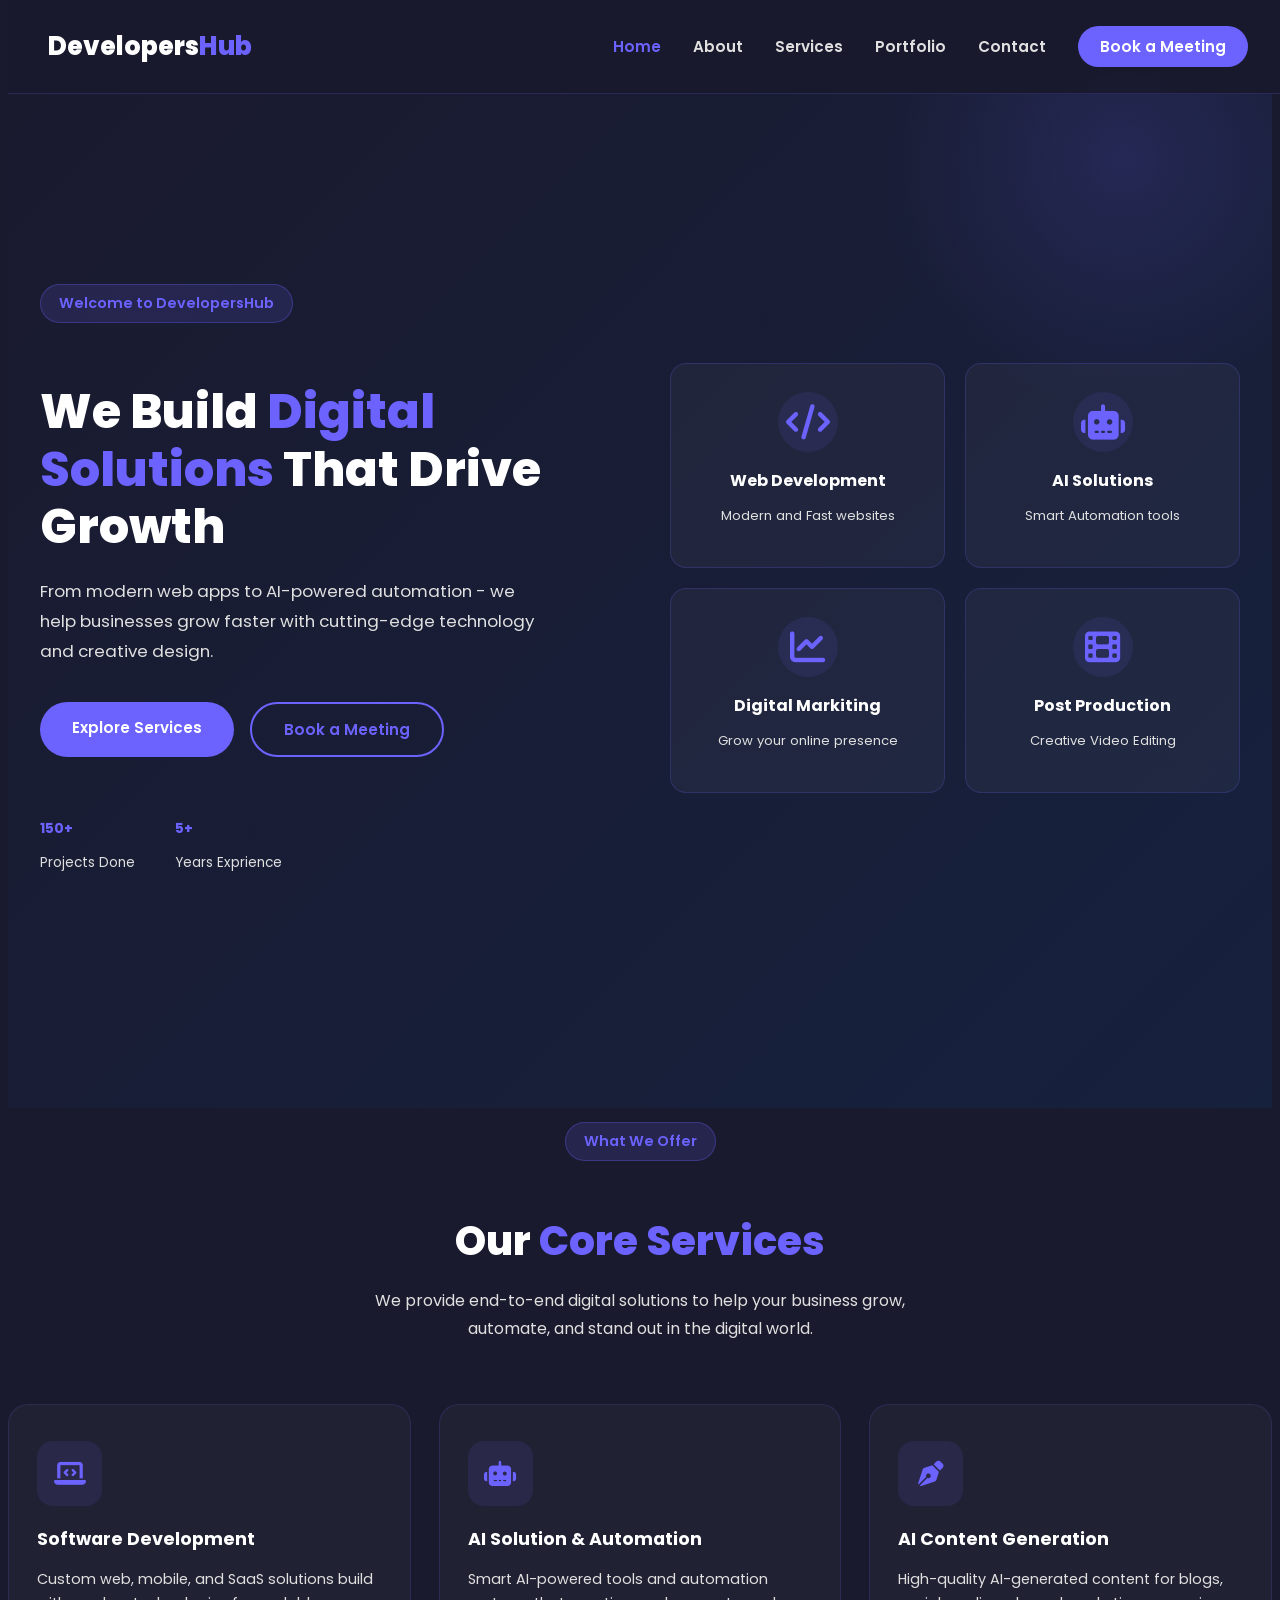
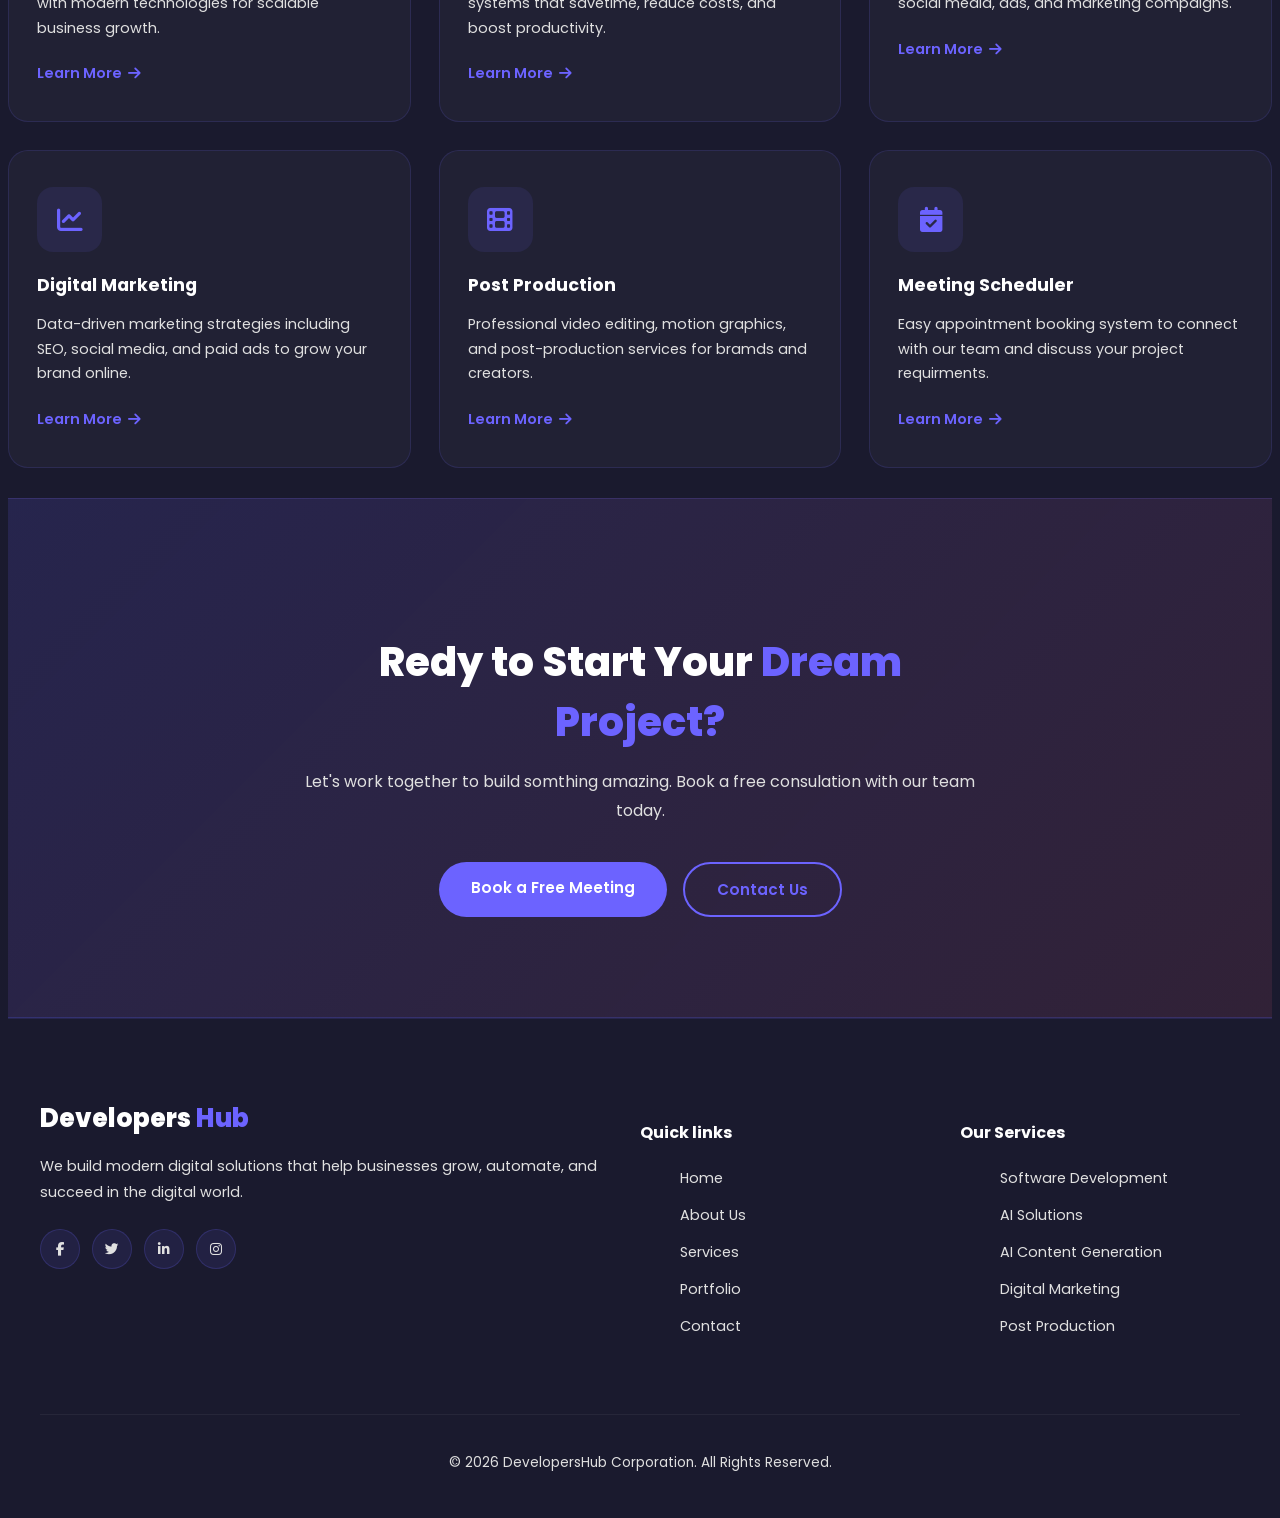
==== website/index.html @ 3ff263e0 "Initial commit - DevelopersHub Website" ====
<!DOCTYPE html>
<html lang="en">

<head>
    <meta charset="UTF-8">
    <meta name="viewport" content="width=device-width, initial-scale=1.0">
    <meta name="discription" content="DevelopersHub - Modern Tech Agency ">
    <title>DevelopersHub Corporation</title>

    <link rel="stylesheet" href="https://fonts.googleapis.com/css2?family=Inter:wght@400;600;700&family=Poppins:wght@700;800&display=swap">
    <link rel="stylesheet" href="https://cdnjs.cloudflare.com/ajax/libs/font-awesome/6.5.1/css/all.min.css">

    <link rel="stylesheet" href="css/style.css">
    <link rel="stylesheet" href="css/responsive.css">
</head>

<body>

    <!------------NavBar-------------->

    <nav class="navbar">
        <div class="nav-container">
            <!-----logo------>
            <a href="index.html" class="logo">
                Developers<span>Hub</span>
            </a>

            <!----links------>
            <ul class="nav-links" id="navLinks">
                <li><a href="index.html" class="active">Home</a></li>
                <li><a href="about.html">About</a></li>
                <li><a href="services.html">Services</a></li>
                <li><a href="portfolio.html">Portfolio</a></li>
                <li><a href="contact.html">Contact</a></li>
                <li><a href="booking.html" class="nav-btn">Book a Meeting</a></li>
            </ul>

            <!-----Hamburger(Mobile)------->
            <div class="hamburger" id="hamburger">
                <span></span>
                <span></span>
                <span></span>
            </div>
        </div>

    </nav>
    <!------------Hero Section----------->
    <section class="hero">
        <div class="hero-container">
            <!----left content------->
            <div class="hero-content">
                <p class="hero-badge">Welcome to DevelopersHub </p>
                <h1 class="hero-title">
                    We Build <span>Digital Solutions</span> That Drive Growth
                </h1>
                <p class="hero-desc">
                    From modern web apps to AI-powered automation - we help businesses grow faster with cutting-edge
                    technology and creative design.
                </p>

                <!-----buttons----------->
                <div class="hero-btns">
                    <a href="services.html" class="btn-primary"> Explore Services</a>
                    <a href="booking.html" class="btn-outline">Book a Meeting</a>
                </div>

                <!--------Stats----------->
                <div class="hero-stats">
                    <div class="stat">
                        <h3>150+</h3>
                        <p>Projects Done</p>
                    </div>
                    <div class="stat">
                        <h3>5+</h3>
                        <p>Years Exprience</p>
                    </div>
                </div>

            </div>
            <!-------------Right Content---------------->
            <div class="hero-image">
                <div class="hero-card">
                    <div class="card-icon">
                        <i class="fas fa-code"></i>
                    </div>
                    <h3>Web Development</h3>
                    <p>Modern and Fast websites</p>
                </div>
                <div class="hero-card">
                    <div class="card-icon">
                        <i class="fas fa-robot"></i>
                    </div>
                    <h3>AI Solutions</h3>
                    <p>Smart Automation tools</p>
                </div>
                <div class="hero-card">
                    <div class="card-icon">
                        <i class="fas fa-chart-line"></i>
                    </div>
                    <h3>Digital Markiting</h3>
                    <p>Grow your online presence</p>
                </div>
                <div class="hero-card">
                    <div class="card-icon">
                        <i class="fas fa-film"></i>
                    </div>
                    <h3>Post Production</h3>
                    <p>Creative Video Editing</p>
                </div>
            </div>

        </div>

    </section>
    <!-----------Service Section------------->
    <section class="services" id="services">
        <div class="service-container">
            <!-----Section header----->
            <div class="section-header">
                <p class="section-badge">What We Offer</p>
                <h2>Our <span>Core Services</span></h2>
                <p class="section-desc">
                    We provide end-to-end digital solutions to help your business grow, automate, and stand out in the
                    digital world.
                </p>
            </div>
            <!-----services grids----->
            <div class="service-grid">
                <div class="service-card">
                    <div class="service-icon">
                        <i class="fas fa-laptop-code"></i>
                    </div>
                    <h3>Software Development</h3>
                    <p>Custom web, mobile, and SaaS solutions build with modern technologies for scalable business
                        growth.</p>
                    <a href="services.html" class="service-link">Learn More <i class="fas fa-arrow-right"></i></a>
                </div>

                <div class="service-card">
                    <div class="service-icon">
                        <i class="fas fa-robot"></i>
                    </div>
                    <h3>AI Solution & Automation</h3>
                    <p>Smart AI-powered tools and automation systems that savetime, reduce costs, and boost
                        productivity. </p>
                    <a href="services.html" class="service-link">Learn More <i class="fas fa-arrow-right"></i></a>
                </div>

                <div class="service-card">
                    <div class="service-icon">
                        <i class="fas fa-pen-nib"></i>
                    </div>
                    <h3>AI Content Generation</h3>
                    <p>High-quality AI-generated content for blogs, social media, ads, and marketing compaigns. </p>
                    <a href="services.html" class="service-link">Learn More <i class="fas fa-arrow-right"></i></a>
                </div>

                <div class="service-card">
                    <div class="service-icon">
                        <i class="fas fa-chart-line"></i>
                    </div>
                    <h3>Digital Marketing</h3>
                    <p>Data-driven marketing strategies including SEO, social media, and paid ads to grow your brand
                        online.</p>
                    <a href="services.html" class="service-link">Learn More <i class="fas fa-arrow-right"></i></a>
                </div>

                <div class="service-card">
                    <div class="service-icon">
                        <i class="fas fa-film"></i>
                    </div>
                    <h3>Post Production</h3>
                    <p>Professional video editing, motion graphics, and post-production services for bramds and
                        creators.</p>
                    <a href="services.html" class="service-link">Learn More <i class="fas fa-arrow-right"></i></a>
                </div>

                <div class="service-card">
                    <div class="service-icon">
                        <i class="fas fa-calendar-check"></i>
                    </div>
                    <h3>Meeting Scheduler</h3>
                    <p>Easy appointment booking system to connect with our team and discuss your project requirments.
                    </p>
                    <a href="services.html" class="service-link">Learn More <i class="fas fa-arrow-right"></i></a>
                </div>
            </div>
        </div>

    </section>
    <!---------CTA Section------------------->

    <section class="cta">
        <div class="cta-container">
            <h2>Redy to Start Your <span>Dream Project?</span></h2>
            <p>Let's work together to build somthing amazing. Book a free consulation with our team today.</p>
            <div class="cta-btn">
                <a href="booking.html" class="btn-primary">Book a Free Meeting</a>
                <a href="contact.html" class="btn-outline">Contact Us</a>
            </div>
        </div>

    </section>
    <!--------------Footer----------------------->
    <footer class="footer">
        <div class="footer-container">
            <!----logo & about-------->
            <div class="footer-col">
                <a href="index.html" class="logo">Developers <span>Hub</span></a>
                <p class="footer-desc">
                    We build modern digital solutions that help businesses grow, automate, and succeed in the digital
                    world.
                </p>
                <div class="social-links">
                    <a href="#"><i class="fab fa-facebook-f"></i></a>
                    <a href="#"><i class="fab fa-twitter"></i></a><a href="#"><i class="fab fa-linkedin-in"></i></a><a
                        href="#"><i class="fab fa-instagram"></i></a>
                </div>
            </div>
            <!----Quick links-------->
            <div class="footer-col">
                <h4>Quick links</h4>
                <ul>
                    <li><a href="index.html">Home</a></li>
                    <li><a href="about.html">About Us</a></li>
                    <li><a href="services.html">Services</a></li>
                    <li><a href="portfolio.html">Portfolio</a></li>
                    <li><a href="contact.html">Contact</a></li>
                </ul>
            </div>
            <!----Services------>
            <div class="footer-col">
                <h4>Our Services</h4>
                <ul>
                    <li><a href="services.html">Software Development</a></li>
                    <li><a href="services.html">AI Solutions</a></li>
                    <li><a href="services.html">AI Content Generation</a></li>
                    <li><a href="services.html">Digital Marketing</a></li>
                    <li><a href="services.html">Post Production</a></li>
                </ul>
            </div>
        </div>
        <!-----footer bottom -------->
        <div class="footer-bottom">
            <p>&copy; 2026 DevelopersHub Corporation. All Rights Reserved.</p>
        </div>
    </footer>
    <!---------------------JS------------------------->
    <script src="js/main.js"></script>
</body>

</html>
---- website/css/style.css ----
:root {
    --primary: #6c63ff;
    --secondary: #ff6584;
    --dark: #1a1a2e;
    --dark-light: #16213e;
    --text: #e0e0e0;
    --white: #ffffff;
}

body {
    background: var(--dark);
    color: var(--text);
    font-family: 'Poppins', sans-serif;
}

/*---------------NavBar-----------------*/
.navbar {
    position: fixed;
    top: 0;
    width: 100%;
    background-color: rgba(26, 26, 46, 0.95);
    backdrop-filter: blur(10px);
    z-index: 1000;
    padding: 18px 0;
    border-bottom: 1px solid rgba(108, 99, 255, 0.2);
}

.nav-container {
    max-width: 1200px;
    margin: 0 auto;
    padding: 0 24px;
    display: flex;
    align-items: center;
    justify-content: space-between;
}

.logo {
    font-family: 'Poppins', sans-serif;
    font-size: 1.6rem;
    font-weight: 800;
    color: var(--white);
    text-decoration: none;
}

.logo span {
    color: var(--primary);
}

.nav-links {
    list-style: none;
    display: flex;
    align-items: center;
    gap: 32px;
}

.nav-links a {
    text-decoration: none;
    color: var(--text);
    font-size: 0.95rem;
    font-weight: 600;
    transition: color 0.3s;
}

.nav-links a:hover,
.nav-links a.active {
    color: var(--primary);
}

.nav-btn {
    background-color: var(--primary);
    color: var(--white) !important;
    padding: 10px 22px;
    border-radius: 25px;
    transition: background 0.3s !important;
}

.nav-btn:hover {
    background-color: var(--secondary) !important;
}

/*---------------Hamburger----------------*/
.hamburger {
    display: none;
    flex-direction: column;
    gap: 5px;
    cursor: pointer;
}

.hamburger span {
    display: block;
    width: 25px;
    height: 3px;
    background-color: var(--white);
    border-radius: 3px;
    transition: all 0.3s;
}

/*---------Hero--------------*/
.hero {
    min-height: 100vh;
    display: flex;
    align-items: center;
    padding: 120px 24px 80px;
    background: linear-gradient(135deg, var(--dark) 0%, var(--dark-light)100%);
    position: relative;
    overflow: hidden;
}

/*-----Background glow effect---------*/
.hero::before {
    content: '';
    position: absolute;
    width: 500px;
    height: 500px;
    background: radial-gradient(circle, rgba(108, 99, 255, 0.15)0%, transparent 70%);
    top: -100px;
    right: -100px;
    border-radius: 50%;
}

.hero-container {
    max-width: 1200px;
    margin: 0 auto;
    display: grid;
    grid-template-columns: 1fr 1fr;
    gap: 60px;
    align-items: center;
}

/*-----badge-----*/
.hero-badge {
    display: inline-block;
    background: rgb(108, 99, 255, 0.15);
    color: var(--primary);
    padding: 8px 18px;
    border-radius: 20px;
    font-size: 0.9rem;
    font-weight: 600;
    margin-bottom: 20px;
    border: 1px solid rgb(108, 99, 255, 0.3);
}

/*--------title-----*/
.hero-title {
    font-family: 'Poppins', sans-serif;
    font-size: 3rem;
    font-weight: 800;
    color: var(--white);
    line-height: 1.2;
    margin-bottom: 20px;
}

.hero-title span {
    color: var(--primary);
}

/*---Description-----*/
.hero-desc {
    font-size: 1.05rem;
    line-height: 1.8;
    color: var(--text);
    margin-bottom: 36px;
    max-width: 500px;
}

/*buttons*/
.hero-btns {
    display: flex;
    gap: 16px;
    margin-bottom: 48px;
    flex-wrap: wrap;
}

.btn-primary {
    background-color: var(--primary);
    color: var(--white);
    padding: 14px 32px;
    border-radius: 30px;
    text-decoration: none;
    font-weight: 600;
    font-size: 0.95rem;
    transition: background 0.3s, transform 0.2s;
}

.btn-primary:hover {
    background-color: var(--secondary);
    transform: translateY(-2px);
}

.btn-outline {
    border: 2px solid var(--primary);
    color: var(--primary);
    padding: 14px 32px;
    border-radius: 30px;
    text-decoration: none;
    font-weight: 600;
    font-size: 0.95rem;
    transition: all 0.3s;
}

.btn-outline:hover {
    background-color: var(--primary);
    color: var(--white);
    transform: translateY(-2px);
}

/*stats*/
.hero-stats {
    display: flex;
    gap: 40px;
}

.stat h3 {
    font-family: 'Poppins', sans-serif;
    font-size: 0.85rem;
    color: var(--primary);
}

.stat p {
    font-size: 0.85rem;
    color: var(--text);
}

/*right side cards*/
.hero-image {
    display: grid;
    grid-template-columns: 1fr 1fr;
    gap: 20px;
}

.hero-card {
    background: rgb(255, 255, 255, 0.04);
    border: 1px solid rgb(108, 99, 255, 0.2);
    border-radius: 16px;
    padding: 28px 20px;
    text-align: center;
    transition: transform 0.3s, border-color 0.3s;
}

.hero-card:hover {
    transform: translateY(-6px);
    border-color: var(--primary);
}

.card-icon {
    font-size: 2.2rem;
    margin-bottom: 12px;
    color: var(--primary);
    width: 60px;
    height: 60px;
    background: rgb(108, 99, 255, 0.1);
    border-radius: 50%;
    display: flex;
    align-items: center;
    justify-content: center;
    margin: 0 auto 16px;
}

.hero-card h3 {
    font-family: 'Poppins', sans-serif;
    color: var(--white);
    font-size: 1rem;
    margin-bottom: 6px;
}

.hero-card p {
    font-size: 0.82rem;
    color: var(--text);
}

/*----------section header-- reuseable for all pages-------*/
.section-header {
    text-align: center;
    margin-bottom: 60px;
}

.section-badge {
    display: inline-block;
    background: rgba(108, 99, 255, 0.15);
    color: var(--primary);
    padding: 8px 18px;
    border-radius: 20px;
    font-size: 0.9rem;
    font-weight: 600;
    margin-bottom: 16px;
    border: 1px solid rgba(108, 99, 255, 0.3);
}

.section-header h2 {
    font-family: 'Poppins', sans-serif;
    font-size: 2.5rem;
    font-weight: 800;
    color: var(--white);
    margin-bottom: 16px;
}

.section-header h2 span {
    color: var(--primary);
}

.section-desc {
    font-size: 1rem;
    max-width: 550px;
    margin: 0 auto;
    line-height: 1.8;
}

/*Service grid*/
.service-grid {
    display: grid;
    grid-template-columns: repeat(3, 1fr);
    gap: 28px;
}

.service-card {
    background: rgba(255, 255, 255, 0.03);
    border: 1px solid rgba(108, 99, 255, 0.15);
    border-radius: 20px;
    padding: 36px 28px;
    transition: transform 0.3s, border-color 0.3s, box-shadow 0.3s;
}

.service-card:hover {
    transform: translateY(-8px);
    border-color: var(--primary);
    box-shadow: 0 20px 40px rgba(108, 99, 255, 0.1);
}

.service-icon {
    width: 65px;
    height: 65px;
    background: rgba(108, 99, 255, 0.1);
    border-radius: 16px;
    display: flex;
    align-items: center;
    justify-content: center;
    font-size: 1.6rem;
    color: var(--primary);
    margin-bottom: 20px;
    transition: background 0.3;
}

.service-card:hover .service-icon {
    background: var(--primary);
    color: var(--white);
}

.service-card h3 {
    font-size: 1.1rem;
    color: var(--white);
    margin-bottom: 12px;
}

.service-card p {
    font-size: 0.9rem;
    color: var(--text);
    line-height: 1.7;
    margin-bottom: 20px;
}

.service-link {
    color: var(--primary);
    text-decoration: none;
    font-size: 0.9rem;
    font-weight: 600;
    display: inline-flex;
    align-items: center;
    gap: 6px;
    transition: gap 0.3s;
}

.service-link:hover {
    gap: 10px;
}

/*-------CAT Section---------*/
.cta {
    padding: 100px 24px;
    background: linear-gradient(135deg, rgba(108, 99, 255, 0.15)0%, rgba(255, 101, 132, 0.1)100%);
    text-align: center;
    border-top: 1px solid rgba(108, 99, 255, 0.2);
    border-bottom: 1px solid rgba(108, 99, 255, 0.2);
    margin-top: 30px;
}

.cta-container {
    max-width: 700px;
    margin: 0 auto;
}

.cta h2 {
    font-size: 2.5rem;
    font-weight: 800;
    color: var(--white);
    margin-bottom: 16px;
}

.cta h2 span {
    color: var(--primary);
}

.cta p {
    font-size: 1rem;
    color: var(--text);
    margin-bottom: 36px;
    line-height: 1.8;
}

.cta-btn {
    display: flex;
    gap: 16px;
    justify-content: center;
    flex-wrap: wrap;
}

/*--------footer-------*/
.footer {
    background-color: var(--dark);
    padding: 80px 24px 0;
    border-top: 1px solid rgba(108, 99, 255, 0.15)
}

.footer-container {
    max-width: 1200px;
    margin: 0 auto;
    display: grid;
    grid-template-columns: 2fr 1fr 1fr;
    gap: 40px;
    padding-bottom: 60px;
}

.footer-desc {
    font-size: 0.9rem;
    color: var(--text);
    line-height: 1.8;
    margin: 16px 0 24px;
}

.social-links {
    display: flex;
    gap: 12px;
}

.social-links a {
    width: 38px;
    height: 38px;
    background: rgba(108, 99, 255, 0.1);
    border: 1px solid rgba(108, 99, 255, 0.2);
    border-radius: 50%;
    display: flex;
    align-items: center;
    justify-content: center;
    color: var(--text);
    text-decoration: none;
    font-size: 0.85rem;
    transition: all 0.3s;
}

.social-links a:hover {
    background-color: var(--primary);
    columns: var(--white);
    font-size: 1rem;
    margin-bottom: 20px;
}

.footer-col h4 {
    color: var(--white);
    font-size: 1rem;
    margin-bottom: 20px;
}

.footer-col ul {
    list-style: none;
    display: flex;
    flex-direction: column;
    gap: 12px;
}

.footer-col ul a {
    color: var(--text);
    text-decoration: none;
    font-size: 0.9rem;
    transition: color 0.3s;
}

.footer-col ul a:hover {
    color: var(--primary);
}

.contact-info i {
    color: var(--primary);
    width: 16px;
}

.footer-bottom {
    border-top: 1px solid rgba(255, 255, 255, 0.05);
    padding: 24px 0;
    text-align: center;
    max-width: 1200px;
    margin: 0 auto;
}

.footer-bottom p {
    color: var(--text);
    font-size: 0.85rem;
}

/*------------------Page hero-----------------------*/
.page-hero {
    min-height: 40vh;
    display: flex;
    align-items: center;
    justify-content: center;
    text-align: center;
    padding: 140px 24px 80px;
    background: linear-gradient(135deg, var(--dark)0%, var(--dark-light)100%);
    border-bottom: 1px solid rgba(108, 99, 255, 0.2);
}

.page-hero-content h1 {
    font-size: 3rem;
    font-weight: 800;
    color: var(--white);
    margin: 16px 0;
}

.page-hero-content h1 span {
    color: var(--primary);
}

.page-hero-content p {
    font-size: 1rem;
    color: var(--text);
    max-width: 550px;
    margin: 16px 0;
    line-height: 1.8;
}

/*------------------Story section---------------*/
.story {
    padding: 100px 24px;
    background-color: var(--dark);
}

.story-container {
    max-width: 1200px;
    margin: 0 auto;
    display: grid;
    grid-template-columns: 1fr 1fr;
    gap: 60px;
    align-items: end;
}

.story-content h2 {
    font-size: 2.2rem;
    font-weight: 800;
    color: var(--white);
    margin: 16px 0 20px;
}

.story-content h2 span {
    color: var(--primary);
}

.story-content p {
    color: var(--text);
    line-height: 1.8;
    margin-bottom: 16px;
    font-size: 0.95rem;
}

.story-stats {
    display: grid;
    grid-template-columns: repeat(4, 1fr);
    gap: 16px;
}

.stat-box {
    background: rgba(108, 99, 255, 0.08);
    border: 1px solid rgba(108, 99, 255, 0.2);
    border-radius: 12px;
    padding: 16px;
    text-align: center;
}

.stat-box h3 {
    font-size: 1.5rem;
    font-weight: 800;
    color: var(--primary);
    margin-bottom: 4px;
}

.stat-box p {
    font-size: 0.80rem;
    color: var(--text);
    margin: 0;
}

.story-image {
    display: flex;
    flex-direction: column;
    gap: 20px;
}

.image-card {
    background: rgba(255, 255, 255, 0.03);
    border: 1px solid rgba(108, 99, 255, 0.2);
    border-radius: 16px;
    padding: 28px;
    display: flex;
    align-items: center;
    gap: 20px;
    transition: transform 0.3s, border-color 0.3s;
}

.image-card:hover {
    transform: translateX(8px);
    border-color: var(--primary);
}

.image-card i {
    font-size: 1.8rem;
    color: var(--primary);
    margin-top: 4px;
}

.image-card h3 {
    color: var(--white);
    font-size: 1rem;
    margin-bottom: 6px;
}

.image-card p {
    font-size: 0.88rem;
    color: var(--text);
}

/*--------------Team section--------------*/
.team {
    padding: 100px 24px;
    background-color: var(--dark-light);
}

.team-container {
    margin: 0 auto;
    max-width: 1200px;
}

.team-grid {
    display: grid;
    grid-template-columns: repeat(4, 1fr);
    gap: 24px;
}

.team-card {
    background-color: rgba(255, 255, 255, 0.03);
    border: 1px solid rgba(108, 99, 255, 0.15);
    border-radius: 20px;
    padding: 32px 24px;
    text-align: center;
    transition: transform 0.3s, border-color 0.3s;
}

.team-card:hover {
    transform: translateY(-8px);
    border-color: var(--primary);
}

.team-avatar {
    width: 80px;
    height: 80px;
    background: rgba(108, 99, 255, 0.1);
    border-radius: 50%;
    display: flex;
    align-items: center;
    justify-content: center;
    margin: 0 auto 16px;
    font-size: 2rem;
    color: var(--primary);
    border: 2px solid rgba(108, 99, 255, 0.3);
}

.team-card h3 {
    font-size: 1rem;
    color: var(--white);
    margin-bottom: 14px;
}

.role {
    color: var(--primary);
    font-size: 0.85rem;
    font-weight: 600;
    margin-bottom: 12px;
}

.team-desc {
    font-size: 0.85rem;
    color: var(--text);
    line-height: 1.6;
    margin-top: 16px;
}

.team-social {
    display: flex;
    gap: 10px;
    justify-content: center;
}

.team-social a {
    width: 34px;
    height: 34px;
    background: rgba(108, 99, 255, 0.1);
    border-radius: 50%;
    display: flex;
    align-items: center;
    justify-content: center;
    color: var(--text);
    text-decoration: none;
    font-size: 0.8rem;
    transition: all 0.3s;
}

.team-social a:hover {
    background: var(--primary);
    color: var(--white);
}

/*--------------Services Detail-----------*/
.services-detail {
    padding: 100px 24px;
    background-color: var(--dark);
}

.services-detail-container {
    max-width: 1200px;
    margin: 0 auto;
    display: flex;
    flex-direction: column;
    gap: 80px;
}

.service-detail-card {
    display: grid;
    grid-template-columns: 200px 1fr;
    gap: 50px;
    align-items: start;
    padding: 48px;
    background: rgba(255, 255, 255, 0.02);
    border: 1px solid rgba(108, 99, 255, 0.15);
    border-radius: 24px;
    transition: border-color 0.3s, box-shadow 0.3s;
}

.service-detail-card:hover {
    border-color: var(--primary);
    box-shadow: 0 20px 40px rgba(108, 99, 255, 0.08);
}

.service-detail-card.reverse {
    background: rgba(108, 99, 255, 0.03);
}

.service-detail-icon {
    width: 100px;
    height: 100px;
    background: rgba(108, 99, 255, 0.1);
    border-radius: 24px;
    display: flex;
    align-items: center;
    justify-content: center;
    font-size: 2.5rem;
    color: var(--primary);
    border: 1px solid rgba(108, 99, 255, 0.2);
}

.service-detail-content h2 {
    font-size: 1.8rem;
    color: var(--white);
    margin-bottom: 16px;
}

.service-detail-content p {
    color: var(--text);
    line-height: 1.8;
    font-size: 0.95rem;
    margin-bottom: 24px;
}

.service-features {
    list-style: none;
    display: grid;
    grid-template-columns: repeat(2, 1fr);
    gap: 12px;
    margin-bottom: 32px;
}

.service-features li {
    color: var(--text);
    font-size: 0.9rem;
    display: flex;
    align-items: center;
    gap: 8px;
}

.service-features li i {
    color: var(--primary);
    font-size: 0.8rem;
}

/*--------------------Portfolio-----------*/
.portfolio-section {
    padding: 100px 24px;
}

.portfolio-container {
    max-width: 1200px;
    margin: 0 auto;
}

/*------Filter Buttons---------*/
.filter-buttons {
    display: flex;
    gap: 12px;
    justify-content: center;
    flex-wrap: wrap;
    margin-bottom: 50px;
}

.filter-btn {
    padding: 10px 24px;
    border-radius: 25px;
    border: 1px solid rgba(108, 99, 255, 0.3);
    background: transparent;
    color: var(--text);
    font-size: 0.9rem;
    font-weight: 600;
    cursor: pointer;
    transition: all 0.3s;
    font-family: 'Inter', sans-serif;
}

.filter-btn:hover,
.filter-btn.active {
    background-color: var(--primary);
    color: var(--white);
    border-color: var(--primary);
}

/*------------Portfolio Grid-------*/
.portfolio-grid {
    display: grid;
    grid-template-columns: repeat(3, 1fr);
    gap: 28px;
}

.portfolio-card {
    background: rgba(108, 99, 255, 0.03);
    border: 1px solid rgba(108, 99, 255, 0.15);
    border-radius: 20px;
    overflow: hidden;
    transition: transform 0.3s, border-color 0.3s, box-shadow 0.3s;
}

.portfolio-card:hover {
    transform: translateY(-8px);
    border-color: var(--primary);
    box-shadow: 0 20px 40px rgba(108, 99, 255, 0.1);
}

.portfolio-icon {
    background: rgba(108, 99, 255, 0.1);
    padding: 40px;
    display: flex;
    align-items: center;
    justify-content: center;
    font-size: 3rem;
    color: var(--primary);
    border-bottom: 1px solid rgba(108, 99, 255, 0.15);
}

.portfolio-info {
    padding: 24px;
}

.portfolio-tag {
    background: rgba(108, 99, 255, 0.15);
    color: var(--primary);
    padding: 4px 12px;
    border-radius: 12px;
    font-size: 0.78rem;
    font-weight: 600;
}

.portfolio-info h3 {
    color: var(--white);
    font-size: 1.05rem;
    margin: 12px 0 8px;
}

.portfolio-info p {
    font-size: 0.88rem;
    line-height: 1.6;
    margin-bottom: 16px;
}

.portfolio-tech {
    display: flex;
    gap: 8px;
    flex-wrap: wrap;
    margin-bottom: 16px;
}

.portfolio-tech span {
    background: rgba(108, 99, 255, 0.05);
    color: var(--text);
    padding: 4px 10px;
    border-radius: 8px;
    font-size: 0.78rem;
    border: 1px solid rgba(255, 255, 255, 0.08);
}

/*-----------Hidden cards for filter------------*/
.portfolio-card.hidden {
    display: none !important;
}

/*---------------Contact Form---------------------*/
.contact-section {
    padding: 100px 24px;
}

.contact-container {
    max-width: 1200px;
    margin: 0 auto;
    display: grid;
    grid-template-columns: 1fr 1.5fr;
    gap: 60px;
    align-items: start;
}

/*----------left info box---------*/
.contact-info-box h2,
.contact-form-box h2 {
    font-size: 1.8rem;
    color: var(--white);
    margin-bottom: 12px;
}

.contact-info-box h2 span,
.contact-form-box h2 span {
    color: var(--primary);
}

.contact-info-box>p {
    color: var(--text);
    font-size: 0.95rem;
    line-height: 1.7;
    margin-bottom: 36px;
}

.info-items {
    display: flex;
    flex-direction: column;
    gap: 24px;
    margin-bottom: 36px;
}

.info-item {
    display: flex;
    align-items: flex-start;
    gap: 16px;
}

.info-icon {
    width: 48px;
    height: 48px;
    background: rgba(108, 99, 255, 0.1);
    border-radius: 12px;
    display: flex;
    align-items: center;
    justify-content: center;
    color: var(--primary);
    font-size: 1.1rem;
    flex-shrink: 0;
    border: 1px solid rgba(108, 99, 255, 0.2);
}

.info-item h4 {
    color: var(--white);
    font-size: 0.9rem;
    margin-bottom: 4px;
}

.info-item p {
    color: var(--text);
    font-size: 0.88rem;
}

.contact-social h4 {
    color: var(--white);
    font-size: 0.9rem;
    margin-bottom: 12px;
}

/*-------right form box--------*/
.contact-form-box {
    background: rgba(255, 255, 255, 0.02);
    border: 1px solid rgba(108, 99, 255, 0.15);
    border-radius: 24px;
    padding: 40px;
}

.form-row {
    display: grid;
    grid-template-columns: 1fr 1fr;
    gap: 20px;
}

.input-group {
    display: flex;
    flex-direction: column;
    gap: 8px;
    margin-bottom: 20px;
}

.input-group label {
    color: var(--text);
    font-size: 0.88rem;
    font-weight: 600;
}

.input-group input,
.input-group select,
.input-group textarea {
    background: rgba(255, 255, 255, 0.05);
    border: 1px solid rgba(108, 99, 255, 0.2);
    border-radius: 10px;
    padding: 12px 16px;
    color: var(--white);
    font-size: 0.9rem;
    transition: border color 0.3s;
    outline: none;
}

.input-group input:focus,
.input-group select:focus,
.input-group textarea:focus {
    border-color: var(--primary);
}

.input-group select option {
    background-color: var(--dark);
    color: var(--white);
}

.input-group textarea {
    resize: vertical;
    min-height: 120px;
}

.error-msg {
    color: #ff6584;
    font-size: 0.8rem;
    display: none;
}

.error-msg.show {
    display: block;
}

.submit-btn {
    width: 100%;
    border: none;
    cursor: pointer;
    font-size: 1rem;
    padding: 14px;
    display: flex;
    align-items: center;
    justify-content: center;
    gap: 8px;
}

.success-msg {
    display: none;
    background: rgba(108, 99, 255, 0.1);
    border: 1px solid rgba(108, 99, 255, 0.3);
    border-radius: 10px;
    padding: 16px;
    color: var(--primary);
    font-size: 0.9rem;
    text-align: center;
    margin-top: 16px;
    gap: 8px;
    align-items: center;
    justify-content: center;
}

.success-msg.show {
    display: flex;
}

/*----------------booking------------------*/
.booking-section {
    padding: 100px 24px;
}

.booking-container {
    max-width: 1200px;
    margin: 0 auto;
    display: grid;
    grid-template-columns: 1fr 1.5fr;
    gap: 60px;
    align-items: start;
}

/*----left info------*/
.booking-info h2 {
    font-size: 1.8rem;
    color: var(--white);
    margin-bottom: 12px;
}

.booking-info h2 span {
    color: var(--primary);
}

.booking-info p {
    color: var(--text);
    font-size: 0.95rem;
    line-height: 1.7;
    margin-bottom: 36px;
}

.expect-items {
    display: flex;
    flex-direction: column;
    gap: 24px;
    margin-bottom: 36px;
}

.expect-item {
    display: flex;
    align-items: flex-start;
    gap: 16px;
}

.expect-icon {
    width: 48px;
    height: 48px;
    background: rgba(108, 99, 255, 0.1);
    border-radius: 12px;
    display: flex;
    align-items: center;
    justify-content: center;
    color: var(--primary);
    font-size: 1.1rem;
    flex-shrink: 0;
    border: 1px solid rgba(108, 99, 255, 0.2);
}

.expect-item h4 {
    color: var(--white);
    font-size: 0.9rem;
    margin-bottom: 4px;
}

.expect-item p {
    color: var(--text);
    font-size: 0.85rem;
    line-height: 1.6;
}

/* Meeting Type Buttons */
.meeting-types h4 {
    color: var(--white);
    font-size: 0.9rem;
    margin-bottom: 12px;
}

.meeting-type-btns {
    display: flex;
    gap: 10px;
    flex-wrap: wrap;
}

.meeting-type {
    padding: 10px 18px;
    border-radius: 25px;
    border: 1px solid rgba(108, 99, 255, 0.3);
    background: transparent;
    color: var(--text);
    font-size: 0.85rem;
    font-weight: 600;
    cursor: pointer;
    transition: all 0.3s;
    font-family: 'Inter', sans-serif;
    display: flex;
    align-items: center;
    gap: 6px;
}

.meeting-type:hover,
.meeting-type.active {
    background: var(--primary);
    color: var(--white);
    border-color: var(--primary);
}

/* Right Form Box */
.booking-form-box {
    background: rgba(255, 255, 255, 0.02);
    border: 1px solid rgba(108, 99, 255, 0.15);
    border-radius: 24px;
    padding: 40px;
}

.booking-form-box h2 {
    font-family: 'Poppins', sans-serif;
    font-size: 1.5rem;
    color: var(--white);
    margin-bottom: 28px;
}

.booking-form-box h2 span {
    color: var(--primary);
}

/* Steps Indicator */
.steps {
    display: flex;
    align-items: center;
    margin-bottom: 36px;
}

.step {
    display: flex;
    flex-direction: column;
    align-items: center;
    gap: 4px;
}

.step span {
    width: 36px;
    height: 36px;
    border-radius: 50%;
    background: rgba(108, 99, 255, 0.1);
    border: 2px solid rgba(108, 99, 255, 0.3);
    display: flex;
    align-items: center;
    justify-content: center;
    color: var(--text);
    font-size: 0.85rem;
    font-weight: 700;
    transition: all 0.3s;
}

.step p {
    font-size: 0.75rem;
    color: var(--text);
    white-space: nowrap;
}

.step.active span {
    background: var(--primary);
    border-color: var(--primary);
    color: var(--white);
}

.step.active p {
    color: var(--primary);
}

.step-line {
    flex: 1;
    height: 2px;
    background: rgba(108, 99, 255, 0.2);
    margin: 0 8px 20px;
}

/* Booking Steps */
.booking-step {
    display: block;
}

.hidden-step {
    display: none !important;
}

/* Time Slots */
.time-slots {
    display: grid;
    grid-template-columns: repeat(4, 1fr);
    gap: 10px;
    margin-top: 4px;
}

.time-slot {
    padding: 10px;
    border-radius: 10px;
    border: 1px solid rgba(108, 99, 255, 0.2);
    background: rgba(108, 99, 255, 0.05);
    color: var(--text);
    font-size: 0.82rem;
    font-weight: 600;
    cursor: pointer;
    transition: all 0.3s;
    font-family: 'Inter', sans-serif;
}

.time-slot:hover,
.time-slot.active {
    background: var(--primary);
    color: var(--white);
    border-color: var(--primary);
}

/* Step Buttons */
.step-btns {
    display: flex;
    gap: 12px;
    margin-top: 8px;
}

.step-btns .btn-outline,
.step-btns .btn-primary {
    flex: 1;
    text-align: center;
    border: none;
    cursor: pointer;
    font-family: 'Inter', sans-serif;
    font-size: 0.95rem;
    display: flex;
    align-items: center;
    justify-content: center;
    gap: 8px;
}

/* Booking Summary */
.booking-summary {
    background: rgba(108, 99, 255, 0.05);
    border: 1px solid rgba(108, 99, 255, 0.2);
    border-radius: 16px;
    padding: 24px;
    margin-bottom: 24px;
}

.booking-summary h3 {
    font-family: 'Poppins', sans-serif;
    color: var(--white);
    font-size: 1rem;
    margin-bottom: 16px;
}

.summary-items {
    display: flex;
    flex-direction: column;
    gap: 12px;
}

.summary-item {
    display: flex;
    justify-content: space-between;
    align-items: center;
    padding-bottom: 12px;
    border-bottom: 1px solid rgba(255, 255, 255, 0.05);
}

.summary-item:last-child {
    border-bottom: none;
    padding-bottom: 0;
}

.summary-item span {
    color: var(--text);
    font-size: 0.88rem;
    display: flex;
    align-items: center;
    gap: 8px;
}

.summary-item span i {
    color: var(--primary);
    width: 14px;
}

.summary-item strong {
    color: var(--white);
    font-size: 0.88rem;
}
---- website/css/responsive.css ----
@media(max-width: 768px) {
    .hamburger {
        display: flex;
    }

    .nav-links {
        display: none;
        flex-direction: column;
        position: absolute;
        top: 70px;
        left: 0;
        width: 100%;
        background-color: var(--dark);
        padding: 24px;
        gap: 20px;
    }

    .nav-links.open {
        display: flex;
    }

    .hero-container {
        grid-template-columns: 1fr;
        text-align: center;
    }

    .hero-title {
        font-size: 2rem;
    }

    .hero-btns {
        justify-content: center;
    }

    .hero-stats {
        justify-content: center;
    }

    .hero-desc {
        margin: 0 auto 36px;
    }

    .service-grid {
        grid-template-columns: 1fr;
    }

    .section-header h2 {
        font-size: 1.8rem;
    }

    .footer-container {
        grid-template-columns: 1fr;
    }

    .cta h2 {
        font-size: 1.8rem;
    }

    .page-hero-content h1 {
        font-size: 2rem;
    }

    .story-container {
        grid-template-columns: 1fr;
    }

    .team-grid {
        grid-template-columns: repeat(2, 1fr);
    }

    .service-detail-card {
        grid-template-columns: 1fr;
        padding: 28px;
        gap: 24px;
    }

    .service-features {
        grid-template-columns: 1fr;
    }

    .service-detail-content h2 {
        font-size: 1.4rem;
    }

    .portfolio-grid {
        grid-template-columns: 1fr;
    }

    .filter-buttons {
        gap: 8px;
    }

    .contact-container {
        grid-template-columns: 1fr;
    }

    .form-row {
        grid-template-columns: 1fr;
    }

    .contact-form-box {
        padding: 24px;
    }

    .booking-container {
        grid-template-columns: 1fr;
    }

    .booking-form-box {
        padding: 24px;
    }

    .time-slots {
        grid-template-columns: repeat(2, 1fr);
    }

    .step-btns {
        flex-direction: column;
    }
}

@media(min-width:769px)and (max-width:1024px) {
    .service-grid {
        grid-template-columns: repeat(2, 1fr);
    }

    .portfolio-grid {
        grid-template-columns: repeat(2, 1fr);
    }
}

@media(max-width: 480px) {
    .team-grid {
        grid-template-columns: 1fr;
    }
}
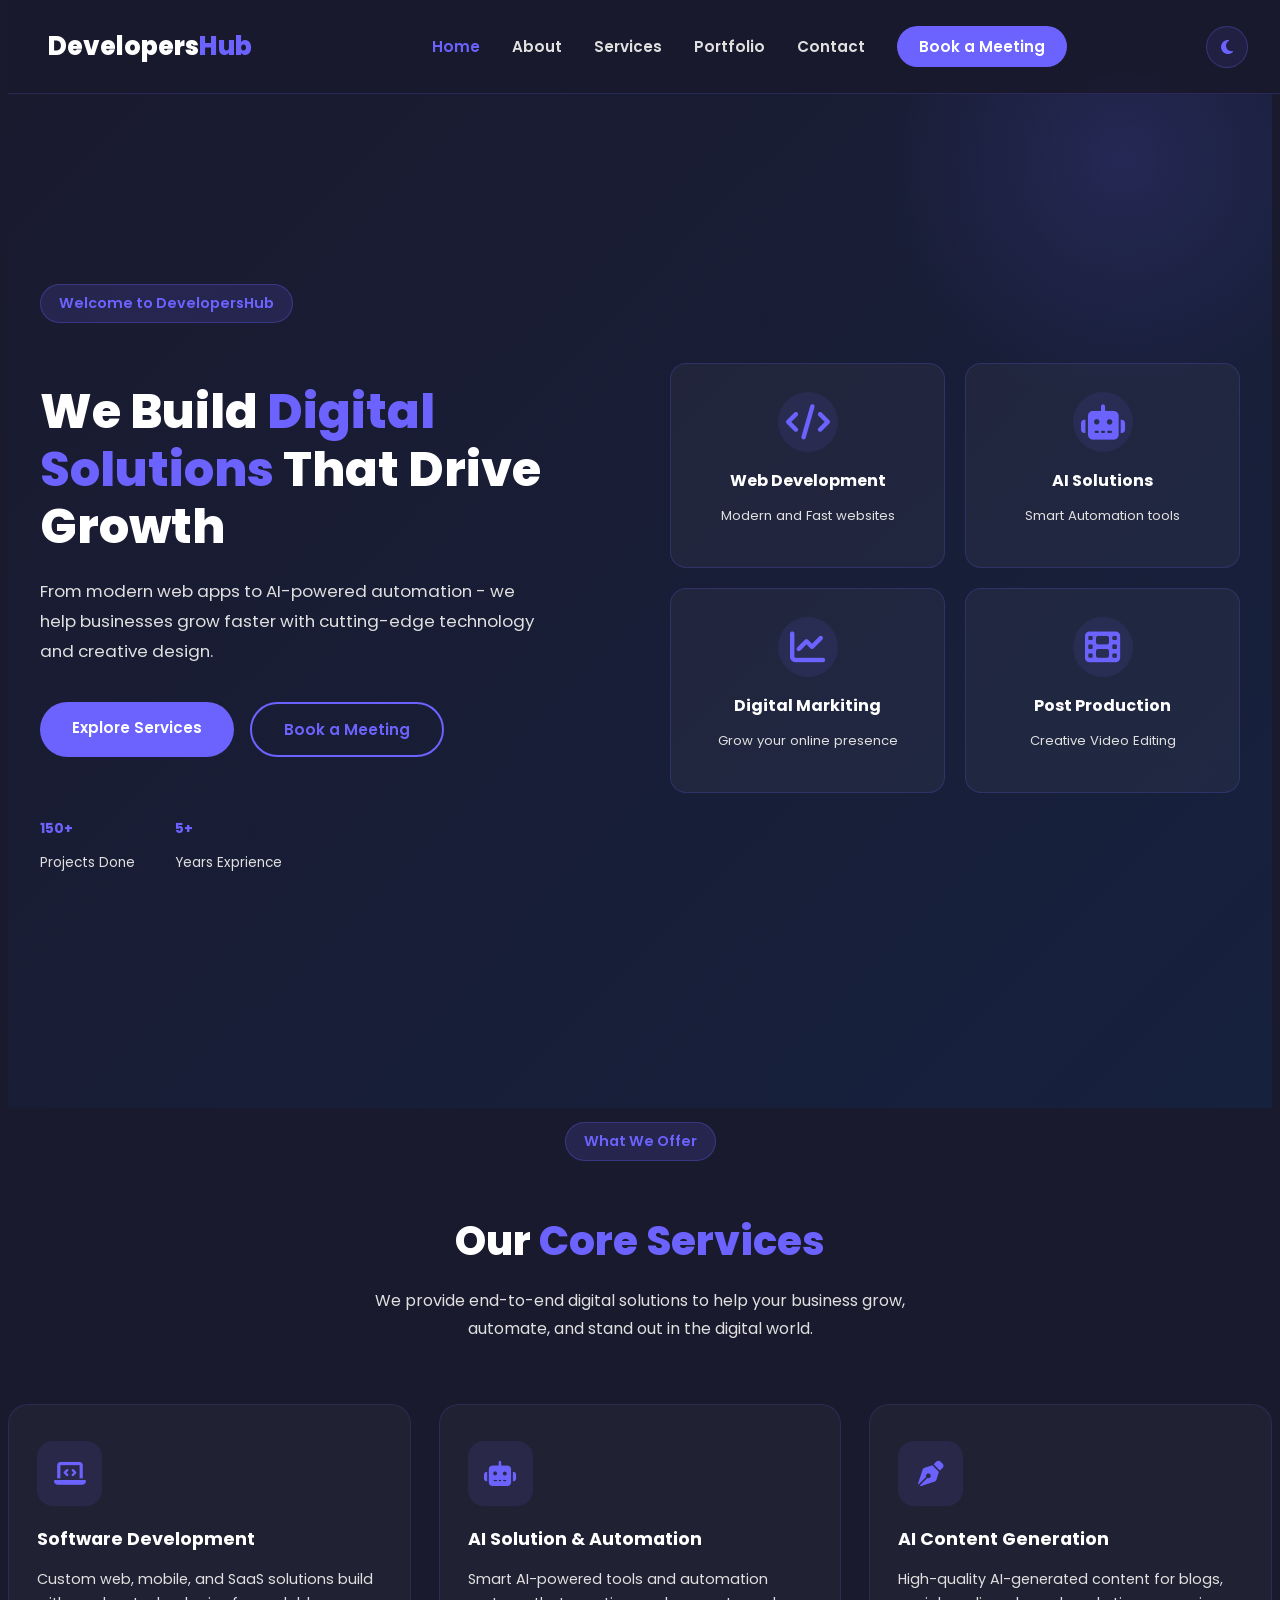
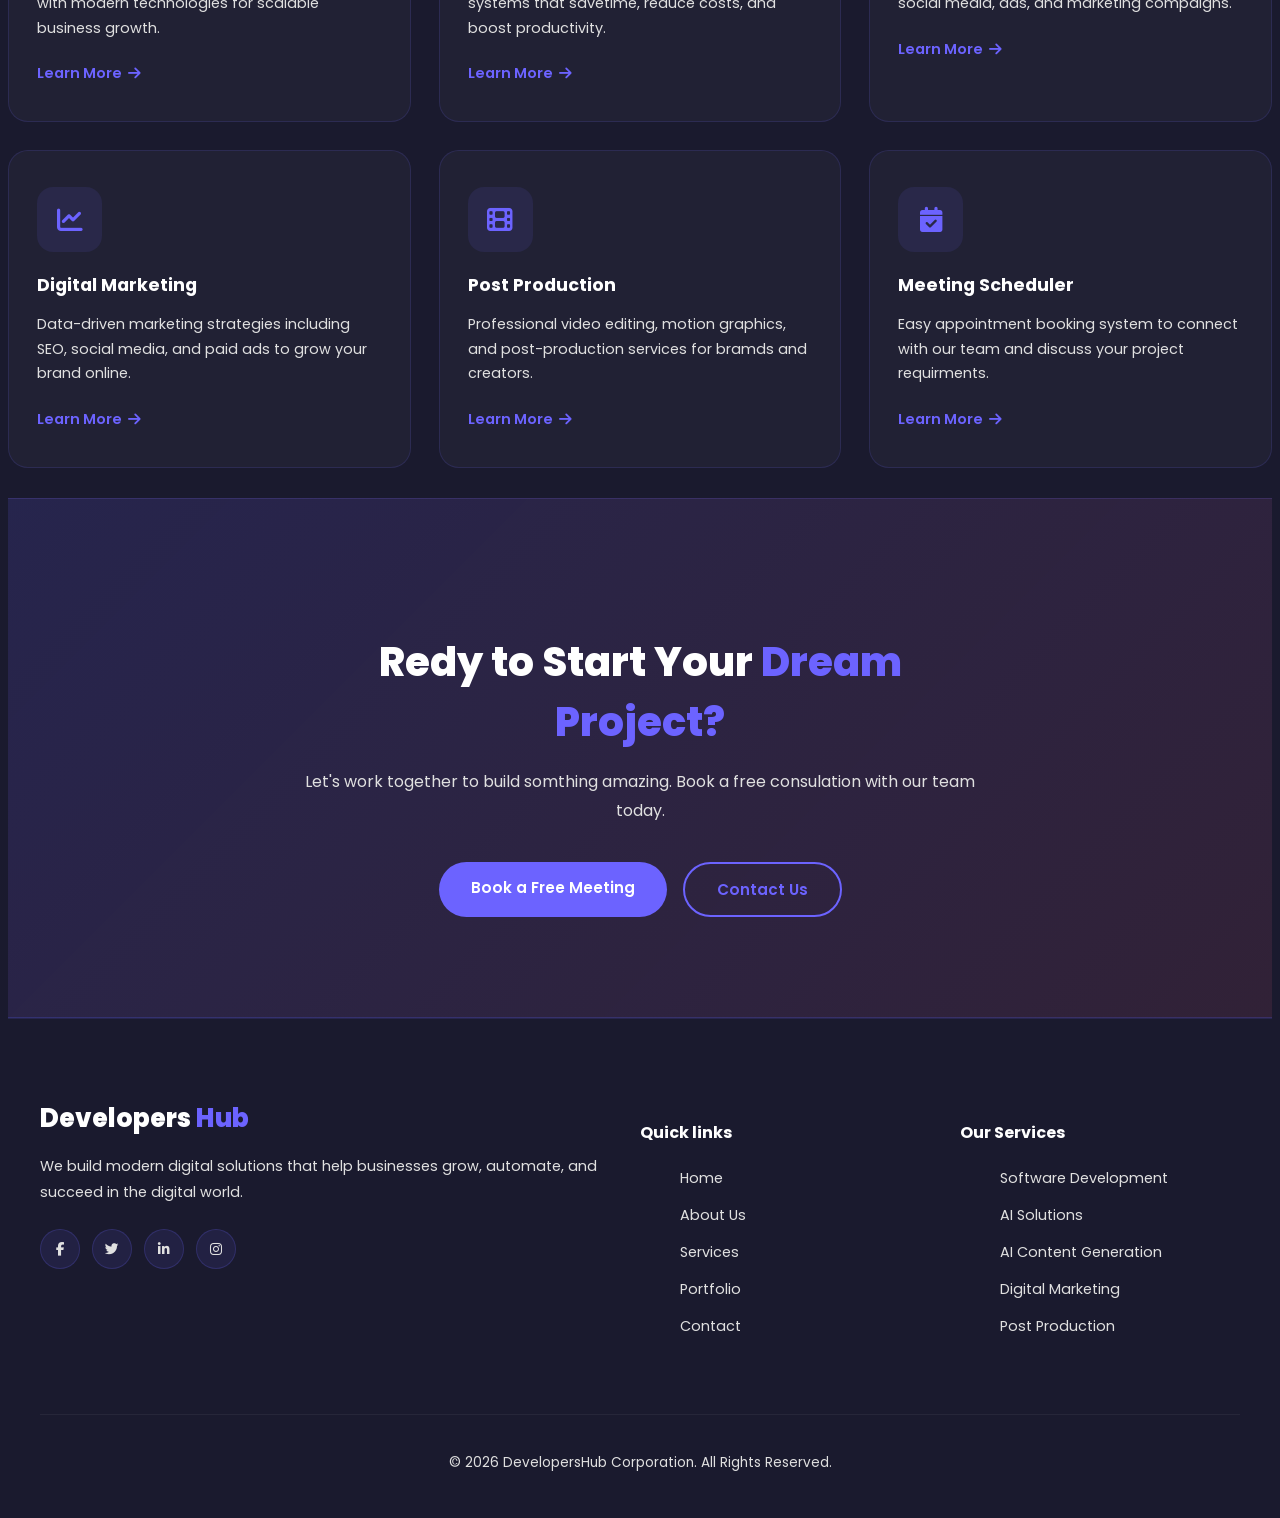
==== commit 0dd77d24: "Website complete - all features added" ====
--- a/website/index.html
+++ b/website/index.html
@@ -7,7 +7,8 @@
     <meta name="discription" content="DevelopersHub - Modern Tech Agency ">
     <title>DevelopersHub Corporation</title>
 
-    <link rel="stylesheet" href="https://fonts.googleapis.com/css2?family=Inter:wght@400;600;700&family=Poppins:wght@700;800&display=swap">
+    <link rel="stylesheet"
+        href="https://fonts.googleapis.com/css2?family=Inter:wght@400;600;700&family=Poppins:wght@700;800&display=swap">
     <link rel="stylesheet" href="https://cdnjs.cloudflare.com/ajax/libs/font-awesome/6.5.1/css/all.min.css">
 
     <link rel="stylesheet" href="css/style.css">
@@ -40,6 +41,10 @@
                 <span></span>
                 <span></span>
                 <span></span>
+            </div>
+            <!-- Dark/Light Toggle -->
+            <div class="theme-toggle" id="themeToggle">
+                <i class="fas fa-moon" id="themeIcon"></i>
             </div>
         </div>
 
--- a/website/css/style.css
+++ b/website/css/style.css
@@ -95,6 +95,84 @@
     transition: all 0.3s;
 }
 
+/* ===== THEME TOGGLE ===== */
+.theme-toggle {
+    width: 40px;
+    height: 40px;
+    background: rgba(108, 99, 255, 0.1);
+    border: 1px solid rgba(108, 99, 255, 0.3);
+    border-radius: 50%;
+    display: flex;
+    align-items: center;
+    justify-content: center;
+    cursor: pointer;
+    font-size: 1rem;
+    color: var(--primary);
+    transition: all 0.3s;
+}
+
+.theme-toggle:hover {
+    background: var(--primary);
+    color: var(--white);
+}
+
+/* ===== LIGHT MODE ===== */
+body.light-mode {
+    --dark: #F5F5F5;
+    --dark-light: #FFFFFF;
+    --text: #555555;
+    --white: #1A1A2E;
+}
+
+body.light-mode .navbar {
+    background-color: rgba(245, 245, 245, 0.95);
+    border-bottom: 1px solid rgba(108, 99, 255, 0.2);
+}
+
+body.light-mode .hero {
+    background: linear-gradient(135deg, #F0F0FF 0%, #FFFFFF 100%);
+}
+
+body.light-mode .hero-card {
+    background: rgba(108, 99, 255, 0.05);
+}
+
+body.light-mode .service-card {
+    background: rgba(108, 99, 255, 0.03);
+}
+
+body.light-mode .portfolio-card {
+    background: rgba(108, 99, 255, 0.03);
+}
+
+body.light-mode .footer {
+    background-color: #E8E8F0;
+}
+
+body.light-mode .contact-form-box {
+    background: rgba(108, 99, 255, 0.03);
+}
+
+body.light-mode .booking-form-box {
+    background: rgba(108, 99, 255, 0.03);
+}
+
+body.light-mode .image-card {
+    background: rgba(108, 99, 255, 0.03);
+}
+
+body.light-mode .team-card {
+    background: rgba(108, 99, 255, 0.03);
+}
+
+body.light-mode .service-detail-card {
+    background: rgba(108, 99, 255, 0.03);
+}
+
+body.light-mode .cta {
+    background: linear-gradient(135deg, rgba(108, 99, 255, 0.08) 0%, rgba(255, 101, 132, 0.05) 100%);
+}
+
 /*---------Hero--------------*/
 .hero {
     min-height: 100vh;
@@ -918,7 +996,164 @@
     font-size: 0.78rem;
     border: 1px solid rgba(255, 255, 255, 0.08);
 }
-
+/* ===== MODAL ===== */
+.modal-overlay {
+  position: fixed;
+  top: 0;
+  left: 0;
+  width: 100%;
+  height: 100%;
+  background: rgba(0, 0, 0, 0.7);
+  backdrop-filter: blur(5px);
+  z-index: 9999;
+  display: flex;
+  align-items: center;
+  justify-content: center;
+  padding: 24px;
+  opacity: 0;
+  visibility: hidden;
+  transition: all 0.3s;
+}
+
+.modal-overlay.active {
+  opacity: 1;
+  visibility: visible;
+}
+
+.modal-box {
+  background: var(--dark-light);
+  border: 1px solid rgba(108, 99, 255, 0.3);
+  border-radius: 24px;
+  padding: 40px;
+  max-width: 600px;
+  width: 100%;
+  position: relative;
+  transform: translateY(30px);
+  transition: transform 0.3s;
+  max-height: 90vh;
+  overflow-y: auto;
+}
+
+.modal-overlay.active .modal-box {
+  transform: translateY(0);
+}
+
+.modal-close {
+  position: absolute;
+  top: 16px;
+  right: 16px;
+  width: 36px;
+  height: 36px;
+  background: rgba(108, 99, 255, 0.1);
+  border: 1px solid rgba(108, 99, 255, 0.2);
+  border-radius: 50%;
+  display: flex;
+  align-items: center;
+  justify-content: center;
+  color: var(--text);
+  cursor: pointer;
+  font-size: 0.9rem;
+  transition: all 0.3s;
+}
+
+.modal-close:hover {
+  background: var(--secondary);
+  color: var(--white);
+  border-color: var(--secondary);
+}
+
+.modal-icon {
+  width: 80px;
+  height: 80px;
+  background: rgba(108, 99, 255, 0.1);
+  border-radius: 20px;
+  display: flex;
+  align-items: center;
+  justify-content: center;
+  font-size: 2.5rem;
+  color: var(--primary);
+  margin-bottom: 16px;
+  border: 1px solid rgba(108, 99, 255, 0.2);
+}
+
+.modal-box h2 {
+  font-family: 'Poppins', sans-serif;
+  color: var(--white);
+  font-size: 1.5rem;
+  margin: 12px 0 10px;
+}
+
+.modal-box p {
+  color: var(--text);
+  font-size: 0.95rem;
+  line-height: 1.8;
+  margin-bottom: 20px;
+}
+
+.modal-tech {
+  display: flex;
+  gap: 8px;
+  flex-wrap: wrap;
+  margin-bottom: 20px;
+}
+
+.modal-tech span {
+  background: rgba(255, 255, 255, 0.05);
+  color: var(--text);
+  padding: 4px 12px;
+  border-radius: 8px;
+  font-size: 0.82rem;
+  border: 1px solid rgba(255, 255, 255, 0.08);
+}
+
+.modal-features {
+  background: rgba(108, 99, 255, 0.05);
+  border: 1px solid rgba(108, 99, 255, 0.15);
+  border-radius: 12px;
+  padding: 16px 20px;
+  margin-bottom: 24px;
+}
+
+.modal-features h4 {
+  color: var(--white);
+  font-size: 0.9rem;
+  margin-bottom: 12px;
+}
+
+.modal-features ul {
+  list-style: none;
+  display: flex;
+  flex-direction: column;
+  gap: 8px;
+}
+
+.modal-features ul li {
+  color: var(--text);
+  font-size: 0.88rem;
+  display: flex;
+  align-items: center;
+  gap: 8px;
+}
+
+.modal-features ul li i {
+  color: var(--primary);
+  font-size: 0.8rem;
+}
+
+.modal-btns {
+  display: flex;
+  gap: 12px;
+}
+
+.modal-btns .btn-primary,
+.modal-btns .btn-outline {
+  flex: 1;
+  text-align: center;
+  display: flex;
+  align-items: center;
+  justify-content: center;
+  gap: 8px;
+}
 /*-----------Hidden cards for filter------------*/
 .portfolio-card.hidden {
     display: none !important;
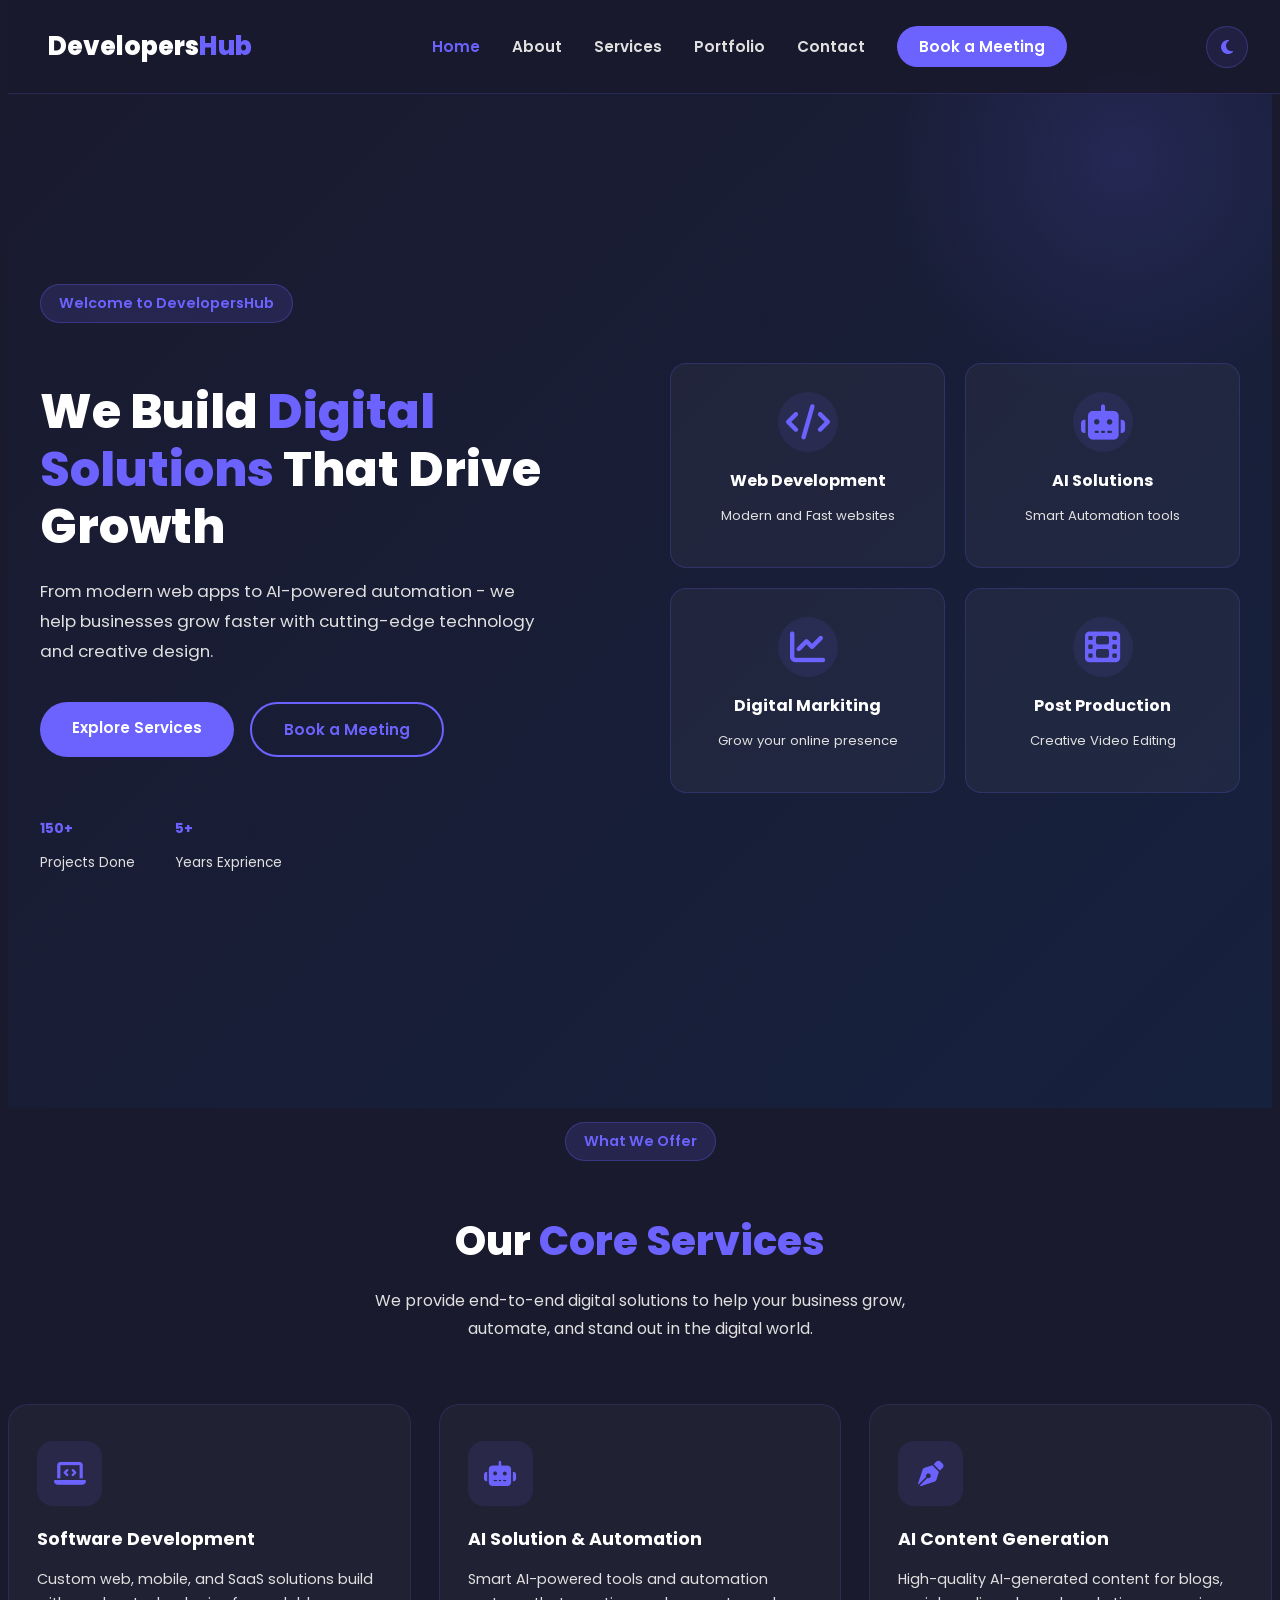
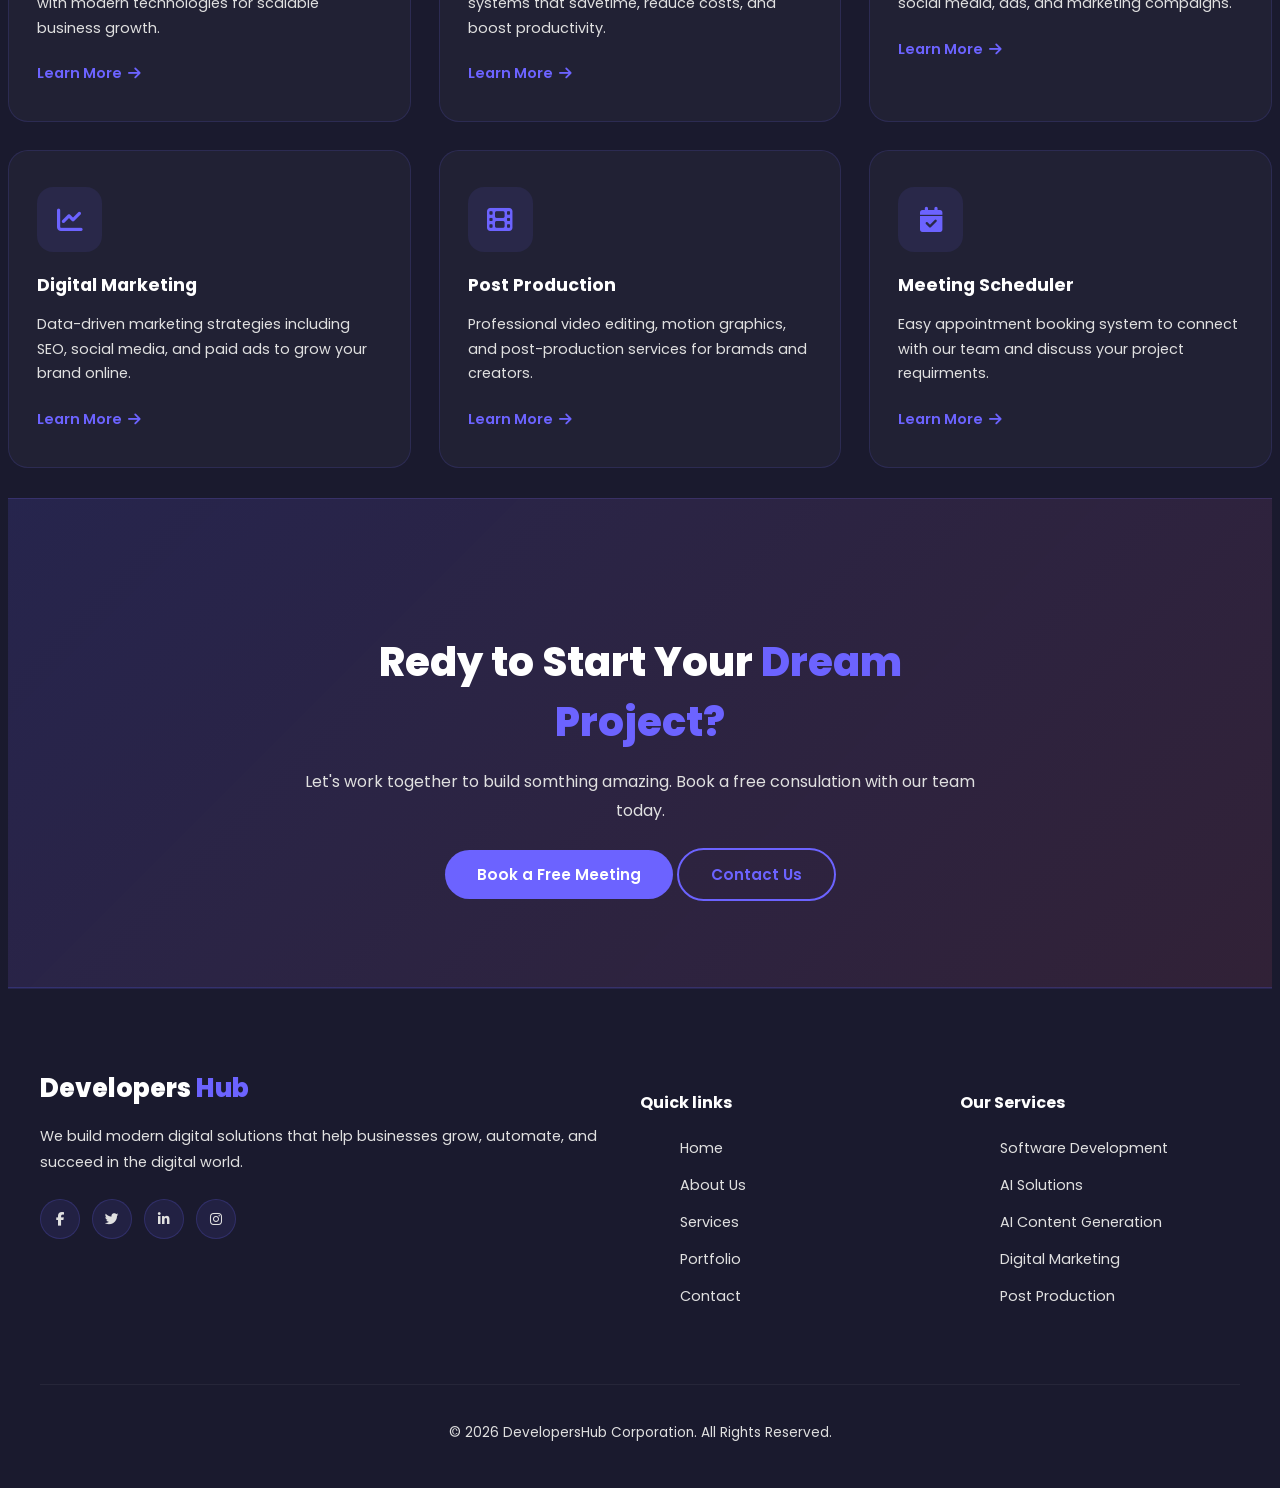
==== commit f55d365a: "Website complete - all features added" ====
--- a/website/index.html
+++ b/website/index.html
@@ -199,7 +199,7 @@
         <div class="cta-container">
             <h2>Redy to Start Your <span>Dream Project?</span></h2>
             <p>Let's work together to build somthing amazing. Book a free consulation with our team today.</p>
-            <div class="cta-btn">
+            <div class="cta-btns">
                 <a href="booking.html" class="btn-primary">Book a Free Meeting</a>
                 <a href="contact.html" class="btn-outline">Contact Us</a>
             </div>
--- a/website/css/responsive.css
+++ b/website/css/responsive.css
@@ -55,23 +55,52 @@
     .cta h2 {
         font-size: 1.8rem;
     }
+    .cta-btns{
+        display: flex;
+        flex-direction: column;
+        align-items: center;
+        gap: 12px;
+    }
+    .cta-btns a{
+        width: 100%;
+        text-align: center;
+        justify-content: center;
+    }
 
+    .page-hero{
+        padding: 120px 16px 60px;
+    }
     .page-hero-content h1 {
-        font-size: 2rem;
+        font-size: 1.8rem;
+    }
+    .page-hero-content p{
+        font-size: 0.9rem;
     }
 
     .story-container {
         grid-template-columns: 1fr;
+        gap: 30px;
+    }
+    .story-content h2{
+        font-size: 1.5rem;
+    }
+    .story-stats{
+        grid-template-columns: repeat(2,1fr);
     }
 
     .team-grid {
         grid-template-columns: repeat(2, 1fr);
     }
-
+    .service-grid{
+        grid-template-columns: 1fr;
+    }
+    .section-header h2{
+        font-size: 1.8rem;
+    }
     .service-detail-card {
         grid-template-columns: 1fr;
-        padding: 28px;
-        gap: 24px;
+        padding: 24px;
+        gap: 20px;
     }
 
     .service-features {
